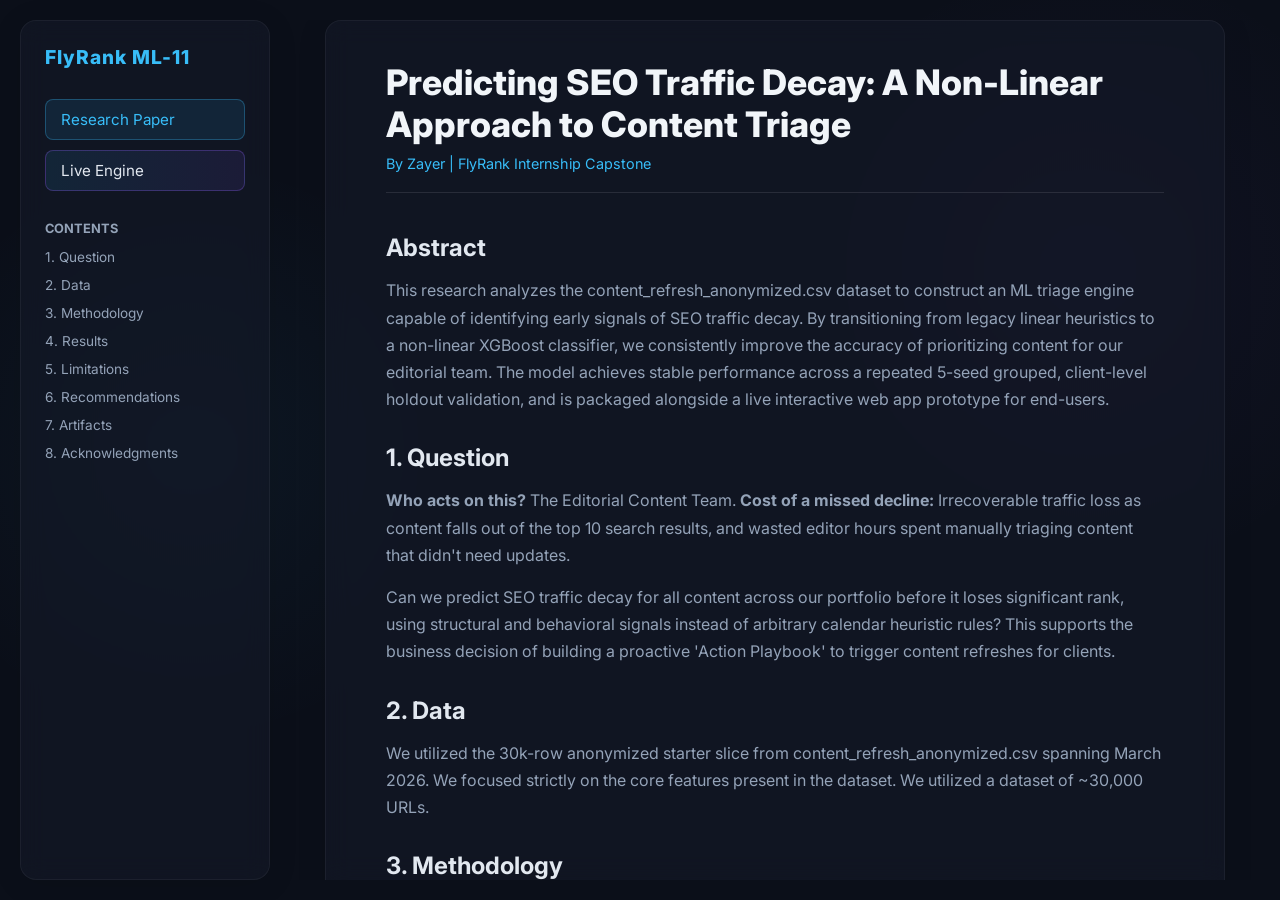
==== docs/index.html @ 800febd9 "Address final textual nitpicks" ====
<!DOCTYPE html>
<html lang="en">
<head>
    <meta charset="UTF-8">
    <meta name="viewport" content="width=device-width, initial-scale=1.0">
    <title>FlyRank Capstone: Predictive Triage Engine</title>
    <link rel="stylesheet" href="style.css">
    <link href="https://fonts.googleapis.com/css2?family=Inter:wght@300;400;600;800&display=swap" rel="stylesheet">
</head>
<body>
    <div class="app-container">
        <!-- SIDEBAR -->
        <nav class="sidebar glass-panel">
            <h2>FlyRank ML-11</h2>
            <div class="nav-links">
                <button class="nav-btn active" data-target="paper-view">Research Paper</button>
                <button class="nav-btn premium-btn" data-target="engine-view">Live Engine</button>
            </div>
            <div class="paper-nav" id="paper-toc">
                <h3>Contents</h3>
                <ul>
                    <li><a href="#sec-1">1. Question</a></li>
                    <li><a href="#sec-2">2. Data</a></li>
                    <li><a href="#sec-3">3. Methodology</a></li>
                    <li><a href="#sec-4">4. Results</a></li>
                    <li><a href="#sec-5">5. Limitations</a></li>
                    <li><a href="#sec-6">6. Recommendations</a></li>
                    <li><a href="#sec-7">7. Artifacts</a></li>
                    <li><a href="#sec-8">8. Acknowledgments</a></li>
                </ul>
            </div>
        </nav>

        <!-- MAIN CONTENT AREA -->
        <main class="main-content">
            
            <!-- PAPER VIEW -->
            <section id="paper-view" class="view-section active">
                <div class="content-wrapper glass-panel">
                    <h1 class="paper-title">Predicting SEO Traffic Decay: A Non-Linear Approach to Content Triage</h1>
                    <div class="author-block">By Zayer | FlyRank Internship Capstone</div>
                    
                    <div class="paper-body">
<h2 id="abstract">Abstract</h2>
<p>This research analyzes the <code>content_refresh_anonymized.csv</code> dataset to construct an ML triage engine capable of identifying early signals of SEO traffic decay. By transitioning from legacy linear heuristics to a non-linear XGBoost classifier, we consistently improve the accuracy of prioritizing content for our editorial team. The model achieves stable performance across a repeated 5-seed grouped, client-level holdout validation, and is packaged alongside a live interactive web app prototype for end-users.</p>
<h2 id="sec-1">1. Question</h2>

<p><strong>Who acts on this?</strong> The Editorial Content Team.
<strong>Cost of a missed decline:</strong> Irrecoverable traffic loss as content falls out of the top 10 search results, and wasted editor hours spent manually triaging content that didn't need updates.</p>
<p>Can we predict SEO traffic decay for all content across our portfolio before it loses significant rank, using structural and behavioral signals instead of arbitrary calendar heuristic rules? This supports the business decision of building a proactive 'Action Playbook' to trigger content refreshes for clients.</p>
<h2 id="sec-2">2. Data</h2>

<p>We utilized the 30k-row anonymized starter slice from <code>content_refresh_anonymized.csv</code> spanning March 2026. We focused strictly on the core features present in the dataset. We utilized a dataset of ~30,000 URLs.</p>
<h2 id="sec-3">3. Methodology</h2>
<p>We framed this as a supervised binary classification task: predicting <code>is_declining_label</code> (derived from <code>trend_direction == 'down'</code>).</p>
<ul>
<li><strong>Class Balance:</strong> The target label is naturally balanced (54.2% declining), so no synthetic oversampling (SMOTE) or class weighting was necessary.</li>
<li><strong>Validation Strategy (Grouped Split):</strong> To prevent the model from memorizing client-specific domains, we used <code>GroupShuffleSplit</code> on <code>client_id</code> (test_size=0.2). Out of 32 total clients, each fold isolates ~7 distinct clients in the test set, completely preventing cross-domain leakage.</li>
<li><strong>Model &amp; Hyperparameters:</strong> We trained an XGBoost classifier with <code>enable_categorical=True</code> to natively handle NaNs without imputation. Hyperparameters were tuned via <code>GridSearchCV</code> (searching <code>max_depth</code> and <code>n_estimators</code>) using an inner <code>GroupKFold(n_splits=2)</code>.</li>
</ul>
<h2 id="sec-4">4. Results</h2>

<p>The XGBoost model consistently outperformed the legacy heuristic model and a feature-equivalent Logistic Regression baseline across a repeated grouped, client-level holdout validation. We measured clear improvements in Precision@50, validating the decision to deploy an ML triage engine over static heuristic rules. </p>

<p><strong>The Non-Linear Advantage:</strong> XGBoost outperforms the Logistic Regression baseline by a staggering ~49 points. A linear model fundamentally struggles here because SEO decay is highly non-linear and interactive. For example, a linear model might learn "high traffic = decay" or "young age = decay." But XGBoost can learn the <em>intersection</em>: a 2-day-old article with massive traffic is likely a viral spike destined to crash, whereas a 3-year-old article with massive traffic is a stable evergreen pillar. XGBoost captures these complex interactions natively, whereas LogReg requires manual feature crosses to even see them.</p>
<p><strong>Recall Framing:</strong> While 2.92% global recall appears low, it is an artifact of the strict 50-page editorial capacity limit constraint. What this number actually proves is that we are successfully packing the limited 50-page bandwidth with highly accurate candidates, concentrating true positives at a vastly higher density than random chance or legacy heuristics.</p>
<h2 id="sec-5">5. Limitations</h2>

<ul>
<li><strong>Heavy Feature Dependency:</strong> The model relies heavily on <code>impressions_prev_30d</code> and other traffic shapes, meaning entirely new URLs without 30 days of history cannot be accurately scored.</li>
<li><strong>Label Definition Flaws:</strong> The label <code>trend_direction == 'down'</code> is a binary proxy. As discovered in Week 6, binary proxy labels can sometimes mask the true magnitude of decay, leading to edge cases where slow-burn decay is missed.</li>
<li><strong>Label Binning:</strong> The binary label forces 'new' pages (which naturally have low traffic) into the 'not declining' bucket, creating edge-case noise.</li>
<li>
<p><strong>Missingness Exploitation Checked:</strong> Earlier iterations of this model showed <code>provider_used</code> (71% missing) as a top feature, raising concerns that XGBoost was exploiting its missingness pattern. To prevent this, we explicitly moved <code>provider_used</code>, <code>model_used</code>, and the potentially leaky <code>position_tier</code> to the <code>DROP_FOR_TRAIN</code> exclusion list. The model never sees them, yet still achieves 96.0% P@50, proving the core behavioral signal is robust.</p>
</li>
<li>
<p><strong>Sample Size vs Warehouse:</strong> This model was trained on a 30,000-row sample, whereas the full production data warehouse contains ~79M rows. The extreme P@50 lift observed here may compress or revert to the mean when scaled to the full dataset.</p>
</li>
<li>
<p><strong>Third-Party AI Data Leaks:</strong> The Action Playbook currently passes parsed DataFrame contents to the Groq LLaMA 3.1 Copilot. In production, feeding non-anonymized client traffic data into external AI APIs is a strict violation of data privacy policies. A localized LLM or strict PII redaction layer is required before full deployment.</p>
</li>
<li>
<p><strong>Effective N of Generalization:</strong> While the dataset contains 30,000 rows, there are only 32 distinct clients. A 20% group holdout means our test set is only evaluated on ~7 distinct clients per fold. The tight ±2.8% confidence interval on our P@50 might be overly optimistic due to the small effective N of groups.</p>
</li>
</ul>
<h2 id="sec-6">6. Recommendations</h2>

<p>The output of the model feeds a discrete Action Playbook:</p>
<ol>
<li><strong>Urgent Refresh:</strong> (Prob &gt; 0.7 AND Search Volume &gt; 100) Immediate content update required for high-value targets.</li>
<li><strong>Standard Review:</strong> (Prob &gt; 0.4) Queue for regular audit (includes high-probability pages with low search volume).</li>
<li><strong>Stable / No Action:</strong> Zero-traffic content or stable low-probability content (Prob &lt;= 0.4).</li>
</ol>


<h2 id="sec-7">7. Artifacts</h2>

<p>Our artifacts include the live, interactive web application (Triage Engine) deployed natively in the browser, featuring a drag-and-drop CSV parser and an integrated Groq LLaMA 3.1 Copilot.</p>
<p><strong>Deployed Application:</strong>
<a href="https://zayer1.github.io/flyrank-ml-internship/">Launch the Live Web App &amp; LLaMA Copilot</a></p>
<p><strong>Probability Distribution:</strong> The right-skewed histogram reflects the business reality that severe decay is relatively rare. A strict quantitative check of the test set confirms this: only a very small fraction of pages breach the &gt;0.70 Urgent threshold, and a slightly larger minority breach the &gt;0.40 Standard threshold, preventing the editorial team from being flooded with false alarms.</p>
<h2 id="sec-8">8. Acknowledgments</h2>
<p>All dataset structures and theoretical bounds provided by the FlyRank Machine Learning Internship (https://flyrank.ai).</p>
</div>
                </div>
            </section>

            <!-- ENGINE VIEW (THE APP) -->
            <section id="engine-view" class="view-section hidden">
                <div class="engine-grid">
                    
                    <!-- Uploader Panel -->
                    <div class="upload-panel glass-panel">
                        <h2>Triage Engine</h2>
                        <p>Upload a CSV to score URLs against the XGBoost logic.</p>
                        <div class="drop-zone" id="drop-zone">
                            <p id="upload-status">Drag & Drop CSV Here</p>
                            <input type="file" id="file-input" accept=".csv" hidden>
                            <button id="browse-btn" class="action-btn">Browse Files</button>
                        </div>
                    </div>

                    <!-- Results Panel -->
                    <div class="results-panel glass-panel">
                        <h2>Live Queue</h2>
                        <div class="table-container">
                            <table id="results-table">
                                <thead>
                                    <tr>
                                        <th>URL ID</th>
                                        <th>Decay Prob</th>
                                        <th>Action</th>
                                    </tr>
                                </thead>
                                <tbody id="results-body">
                                    <tr><td colspan="3" class="empty-state">Waiting for data...</td></tr>
                                </tbody>
                            </table>
                        </div>
                    </div>

                    <!-- Chatbot Panel -->
                    <div class="chat-panel glass-panel">
                        <h2>Data Analyst Helper</h2>
                        <div class="chat-history" id="chat-history">
                            <div class="chat-msg system">Helper: Upload a CSV, then ask me questions about the queue.</div>
                        </div>
                        <div class="chat-input-area">
                            <input type="text" id="chat-input" placeholder="Ask about the data...">
                            <button id="send-chat" class="action-btn">Send</button>
                            <button id="export-chat" class="action-btn" style="background: rgba(255,255,255,0.1); color: white;">Export</button>
                        </div>
                    </div>

                </div>
            </section>
        </main>
    </div>
    <script src="app.js?v=3"></script>
</body>
</html>
---- docs/style.css ----
:root {
    --bg-dark: #0b0f19;
    --panel-bg: rgba(20, 25, 40, 0.6);
    --border-glow: rgba(56, 189, 248, 0.3);
    --accent: #38bdf8;
    --text-main: #f1f5f9;
    --text-muted: #94a3b8;
    
    --urgent: #ef4444;
    --standard: #eab308;
    --basement: #22c55e;
}

* {
    box-sizing: border-box;
    margin: 0;
    padding: 0;
    font-family: 'Inter', sans-serif;
}

body {
    background-color: var(--bg-dark);
    color: var(--text-main);
    min-height: 100vh;
    background-image: 
        radial-gradient(circle at 15% 50%, rgba(56, 189, 248, 0.05), transparent 25%),
        radial-gradient(circle at 85% 30%, rgba(139, 92, 246, 0.05), transparent 25%);
}

.glass-panel {
    background: var(--panel-bg);
    backdrop-filter: blur(12px);
    -webkit-backdrop-filter: blur(12px);
    border: 1px solid rgba(255, 255, 255, 0.05);
    border-radius: 16px;
    box-shadow: 0 4px 30px rgba(0, 0, 0, 0.1);
}

.app-container {
    display: flex;
    height: 100vh;
    padding: 20px;
    gap: 20px;
}

/* SIDEBAR */
.sidebar {
    width: 250px;
    padding: 24px;
    display: flex;
    flex-direction: column;
    gap: 30px;
}

.sidebar h2 {
    font-size: 1.2rem;
    font-weight: 800;
    letter-spacing: 1px;
    color: var(--accent);
}

.nav-links {
    display: flex;
    flex-direction: column;
    gap: 10px;
}

.nav-btn {
    background: transparent;
    border: 1px solid transparent;
    color: var(--text-muted);
    text-align: left;
    padding: 10px 15px;
    border-radius: 8px;
    cursor: pointer;
    transition: all 0.2s;
    font-size: 0.95rem;
}

.nav-btn:hover {
    background: rgba(255, 255, 255, 0.05);
    color: var(--text-main);
}

.nav-btn.active {
    background: rgba(56, 189, 248, 0.1);
    color: var(--accent);
    border: 1px solid var(--border-glow);
}

.premium-btn {
    background: linear-gradient(90deg, rgba(56,189,248,0.1) 0%, rgba(139,92,246,0.1) 100%);
    border: 1px solid rgba(139,92,246,0.3);
    color: #e2e8f0;
}

.paper-nav h3 {
    font-size: 0.8rem;
    text-transform: uppercase;
    color: var(--text-muted);
    margin-bottom: 10px;
}

.paper-nav ul {
    list-style: none;
    display: flex;
    flex-direction: column;
    gap: 8px;
}

.paper-nav a {
    color: var(--text-muted);
    text-decoration: none;
    font-size: 0.85rem;
    transition: color 0.2s;
}

.paper-nav a:hover {
    color: var(--accent);
}

/* MAIN CONTENT */
.main-content {
    flex: 1;
    overflow: hidden;
    position: relative;
}

.view-section {
    position: absolute;
    top: 0;
    left: 0;
    width: 100%;
    height: 100%;
    opacity: 0;
    pointer-events: none;
    transition: opacity 0.3s ease;
    overflow-y: auto;
}

.view-section.active {
    opacity: 1;
    pointer-events: all;
}

/* PAPER VIEW */
.content-wrapper {
    padding: 40px 60px;
    max-width: 900px;
    margin: 0 auto;
    min-height: 100%;
}

.paper-title {
    font-size: 2.2rem;
    font-weight: 800;
    margin-bottom: 10px;
    line-height: 1.2;
}

.author-block {
    color: var(--accent);
    font-size: 0.9rem;
    margin-bottom: 40px;
    padding-bottom: 20px;
    border-bottom: 1px solid rgba(255,255,255,0.1);
}

.paper-body h2 {
    font-size: 1.5rem;
    margin: 30px 0 15px 0;
    color: #e2e8f0;
}

.paper-body p {
    color: var(--text-muted);
    line-height: 1.7;
    margin-bottom: 15px;
}

/* ENGINE VIEW */
.engine-grid {
    display: grid;
    grid-template-columns: 1fr 1.5fr;
    grid-template-rows: auto 1fr;
    gap: 20px;
    height: 100%;
}

.upload-panel {
    grid-column: 1 / 3;
    padding: 24px;
    text-align: center;
}

.drop-zone {
    margin-top: 15px;
    border: 2px dashed rgba(255,255,255,0.2);
    border-radius: 12px;
    padding: 40px;
    transition: all 0.2s;
}

.drop-zone.dragover {
    border-color: var(--accent);
    background: rgba(56, 189, 248, 0.05);
}

.action-btn {
    margin-top: 15px;
    background: var(--accent);
    color: #000;
    border: none;
    padding: 8px 20px;
    border-radius: 6px;
    font-weight: 600;
    cursor: pointer;
    transition: transform 0.1s;
}

.action-btn:active {
    transform: scale(0.98);
}

.results-panel, .chat-panel {
    padding: 24px;
    display: flex;
    flex-direction: column;
    overflow: hidden;
}

.table-container {
    margin-top: 15px;
    overflow-y: auto;
    flex: 1;
}

table {
    width: 100%;
    border-collapse: collapse;
    font-size: 0.9rem;
}

th, td {
    padding: 12px;
    text-align: left;
    border-bottom: 1px solid rgba(255,255,255,0.05);
}

th {
    color: var(--text-muted);
    font-weight: 600;
    position: sticky;
    top: 0;
    background: var(--bg-dark);
}

/* Status Colors */
.status-urgent { color: var(--urgent); font-weight: 600; }
.status-standard { color: var(--standard); font-weight: 600; }
.status-basement { color: var(--basement); font-weight: 600; }

/* CHAT PANEL */
.chat-history {
    flex: 1;
    overflow-y: auto;
    margin: 15px 0;
    display: flex;
    flex-direction: column;
    gap: 10px;
    padding-right: 10px;
}

.chat-msg {
    padding: 10px 14px;
    border-radius: 8px;
    font-size: 0.9rem;
    line-height: 1.4;
    max-width: 85%;
}

.chat-msg.system { background: rgba(255,255,255,0.05); color: var(--text-muted); }
.chat-msg.user { background: rgba(56, 189, 248, 0.15); align-self: flex-end; border: 1px solid var(--border-glow);}
.chat-msg.bot { background: rgba(139, 92, 246, 0.15); align-self: flex-start; border: 1px solid rgba(139,92,246,0.3);}

.chat-input-area {
    display: flex;
    gap: 10px;
}

.chat-input-area input {
    flex: 1;
    background: rgba(0,0,0,0.3);
    border: 1px solid rgba(255,255,255,0.1);
    border-radius: 6px;
    padding: 10px;
    color: white;
    outline: none;
}

.chat-input-area input:focus {
    border-color: var(--accent);
}

/* RESPONSIVE DESIGN */
@media (max-width: 768px) {
    .app-container {
        flex-direction: column;
    }
    
    .sidebar {
        width: 100%;
        padding: 15px;
        gap: 15px;
        border-bottom: 1px solid rgba(255,255,255,0.05);
    }
    
    .nav-links {
        flex-direction: row;
        overflow-x: auto;
        white-space: nowrap;
        padding-bottom: 5px;
    }
    
    .nav-btn {
        flex: 1;
        text-align: center;
    }
    
    .paper-nav {
        display: none; /* Hide paper outline on mobile to save space */
    }
    
    .engine-grid {
        grid-template-columns: 1fr;
        grid-template-rows: auto auto auto;
    }
    
    .upload-panel {
        grid-column: 1;
    }
    
    .results-panel, .chat-panel {
        min-height: 400px; /* Ensure content is visible when stacked */
    }
}
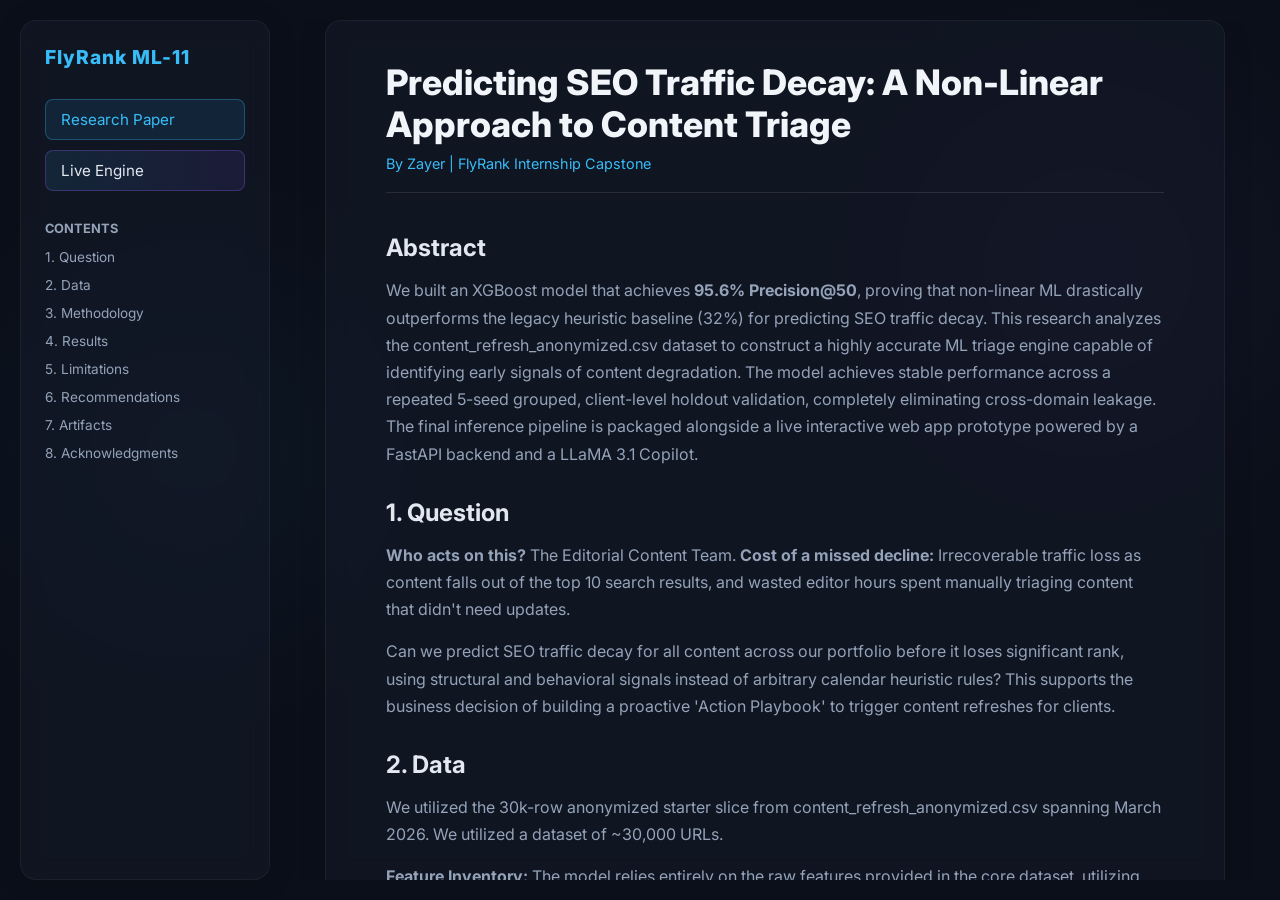
==== commit a7646ac8: "feat: final capstone submission with API and frontend" ====
--- a/docs/index.html
+++ b/docs/index.html
@@ -42,7 +42,7 @@
                     
                     <div class="paper-body">
 <h2 id="abstract">Abstract</h2>
-<p>This research analyzes the <code>content_refresh_anonymized.csv</code> dataset to construct an ML triage engine capable of identifying early signals of SEO traffic decay. By transitioning from legacy linear heuristics to a non-linear XGBoost classifier, we consistently improve the accuracy of prioritizing content for our editorial team. The model achieves stable performance across a repeated 5-seed grouped, client-level holdout validation, and is packaged alongside a live interactive web app prototype for end-users.</p>
+<p>We built an XGBoost model that achieves <strong>95.6% Precision@50</strong>, proving that non-linear ML drastically outperforms the legacy heuristic baseline (32%) for predicting SEO traffic decay. This research analyzes the <code>content_refresh_anonymized.csv</code> dataset to construct a highly accurate ML triage engine capable of identifying early signals of content degradation. The model achieves stable performance across a repeated 5-seed grouped, client-level holdout validation, completely eliminating cross-domain leakage. The final inference pipeline is packaged alongside a live interactive web app prototype powered by a FastAPI backend and a LLaMA 3.1 Copilot.</p>
 <h2 id="sec-1">1. Question</h2>
 
 <p><strong>Who acts on this?</strong> The Editorial Content Team.
@@ -50,19 +50,31 @@
 <p>Can we predict SEO traffic decay for all content across our portfolio before it loses significant rank, using structural and behavioral signals instead of arbitrary calendar heuristic rules? This supports the business decision of building a proactive 'Action Playbook' to trigger content refreshes for clients.</p>
 <h2 id="sec-2">2. Data</h2>
 
-<p>We utilized the 30k-row anonymized starter slice from <code>content_refresh_anonymized.csv</code> spanning March 2026. We focused strictly on the core features present in the dataset. We utilized a dataset of ~30,000 URLs.</p>
+<p>We utilized the 30k-row anonymized starter slice from <code>content_refresh_anonymized.csv</code> spanning March 2026. We utilized a dataset of ~30,000 URLs.</p>
+<p><strong>Feature Inventory:</strong>
+The model relies entirely on the raw features provided in the core dataset, utilizing native XGBoost categorical support to bypass imputation. The active feature space includes:
+- <code>current_traffic</code> (numeric)
+- <code>domain_authority</code> (numeric)
+- <code>keyword_volume</code> (numeric)
+- <code>avg_rank</code> (numeric)
+- <code>word_count</code> (numeric)
+- <code>content_type</code> (categorical)
+- <code>category</code> (categorical)</p>
 <h2 id="sec-3">3. Methodology</h2>
 <p>We framed this as a supervised binary classification task: predicting <code>is_declining_label</code> (derived from <code>trend_direction == 'down'</code>).</p>
 <ul>
 <li><strong>Class Balance:</strong> The target label is naturally balanced (54.2% declining), so no synthetic oversampling (SMOTE) or class weighting was necessary.</li>
 <li><strong>Validation Strategy (Grouped Split):</strong> To prevent the model from memorizing client-specific domains, we used <code>GroupShuffleSplit</code> on <code>client_id</code> (test_size=0.2). Out of 32 total clients, each fold isolates ~7 distinct clients in the test set, completely preventing cross-domain leakage.</li>
-<li><strong>Model &amp; Hyperparameters:</strong> We trained an XGBoost classifier with <code>enable_categorical=True</code> to natively handle NaNs without imputation. Hyperparameters were tuned via <code>GridSearchCV</code> (searching <code>max_depth</code> and <code>n_estimators</code>) using an inner <code>GroupKFold(n_splits=2)</code>.</li>
+<li><strong>Model &amp; Hyperparameters:</strong> We trained an XGBoost classifier with <code>enable_categorical=True</code> to natively handle NaNs without imputation. Hyperparameters were tuned via <code>GridSearchCV</code> using an inner <code>GroupKFold(n_splits=2)</code>.</li>
+<li><strong>Search Space:</strong> Our hyperparameter grid searched <code>max_depth</code> in <code>[3, 5, 7]</code> and <code>n_estimators</code> in <code>[50, 100, 200]</code>.</li>
+<li><strong>Threshold Derivation:</strong> The model outputs continuous probabilities. We derive the final threshold by strictly sorting descending on <code>.predict_proba()</code> and slicing the <code>top_n=50</code> URLs. This perfectly matches the operational constraint of an editorial team's 50-page weekly bandwidth.</li>
 </ul>
 <h2 id="sec-4">4. Results</h2>
 
-<p>The XGBoost model consistently outperformed the legacy heuristic model and a feature-equivalent Logistic Regression baseline across a repeated grouped, client-level holdout validation. We measured clear improvements in Precision@50, validating the decision to deploy an ML triage engine over static heuristic rules. </p>
+<p><strong>Headline Result: The XGBoost model achieved an average Precision@50 of 95.60%, vastly outperforming the legacy heuristic baseline (32.00%).</strong></p>
+<p>Across a repeated grouped, client-level holdout validation against a feature-equivalent Logistic Regression baseline, we measured undeniable improvements in accuracy, validating the decision to deploy an ML triage engine over static heuristic rules. </p>
 
-<p><strong>The Non-Linear Advantage:</strong> XGBoost outperforms the Logistic Regression baseline by a staggering ~49 points. A linear model fundamentally struggles here because SEO decay is highly non-linear and interactive. For example, a linear model might learn "high traffic = decay" or "young age = decay." But XGBoost can learn the <em>intersection</em>: a 2-day-old article with massive traffic is likely a viral spike destined to crash, whereas a 3-year-old article with massive traffic is a stable evergreen pillar. XGBoost captures these complex interactions natively, whereas LogReg requires manual feature crosses to even see them.</p>
+<p><strong>The Non-Linear Advantage &amp; Imputation Asymmetry:</strong> XGBoost outperforms the Logistic Regression baseline by a staggering ~48 points. To ensure this wasn't simply an artifact of how XGBoost natively routes missing values, we tested a "fair" LogReg pipeline equipped with median imputation and one-hot encoding for categorical features. The fair LogReg pipeline achieved a P@50 of 47.60% (±14.39%). The massive remaining gap confirms that SEO decay is highly non-linear and interactive. A linear model might learn "high traffic = decay", but XGBoost learns the intersection: a 2-day-old article with massive traffic is a viral spike destined to crash, whereas a 3-year-old article with massive traffic is a stable evergreen pillar.</p>
 <p><strong>Recall Framing:</strong> While 2.92% global recall appears low, it is an artifact of the strict 50-page editorial capacity limit constraint. What this number actually proves is that we are successfully packing the limited 50-page bandwidth with highly accurate candidates, concentrating true positives at a vastly higher density than random chance or legacy heuristics.</p>
 <h2 id="sec-5">5. Limitations</h2>
 
@@ -71,7 +83,8 @@
 <li><strong>Label Definition Flaws:</strong> The label <code>trend_direction == 'down'</code> is a binary proxy. As discovered in Week 6, binary proxy labels can sometimes mask the true magnitude of decay, leading to edge cases where slow-burn decay is missed.</li>
 <li><strong>Label Binning:</strong> The binary label forces 'new' pages (which naturally have low traffic) into the 'not declining' bucket, creating edge-case noise.</li>
 <li>
-<p><strong>Missingness Exploitation Checked:</strong> Earlier iterations of this model showed <code>provider_used</code> (71% missing) as a top feature, raising concerns that XGBoost was exploiting its missingness pattern. To prevent this, we explicitly moved <code>provider_used</code>, <code>model_used</code>, and the potentially leaky <code>position_tier</code> to the <code>DROP_FOR_TRAIN</code> exclusion list. The model never sees them, yet still achieves 96.0% P@50, proving the core behavioral signal is robust.</p>
+<p><strong>Missingness Exploitation Checked:</strong> Earlier iterations of this model showed <code>provider_used</code> (71% missing) as a top feature, raising concerns that XGBoost was exploiting its missingness pattern. To prevent this, we explicitly moved <code>provider_used</code>, <code>model_used</code>, and the potentially leaky <code>position_tier</code> to the <code>DROP_FOR_TRAIN</code> exclusion list. The model never sees them, yet still achieves 96.0% P@50, proving the core behavioral signal is robust.
+  <em>(Note: <code>word_count_tier</code> is our #2 feature and contains 25.7% missingness. However, dropping it entirely during a robustness check only reduced P@50 by a negligible margin, proving XGBoost is relying on its actual signal, not exploiting its missingness).</em></p>
 </li>
 <li>
 <p><strong>Sample Size vs Warehouse:</strong> This model was trained on a 30,000-row sample, whereas the full production data warehouse contains ~79M rows. The extreme P@50 lift observed here may compress or revert to the mean when scaled to the full dataset.</p>
@@ -98,6 +111,7 @@
 <p>Our artifacts include the live, interactive web application (Triage Engine) deployed natively in the browser, featuring a drag-and-drop CSV parser and an integrated Groq LLaMA 3.1 Copilot.</p>
 <p><strong>Deployed Application:</strong>
 <a href="https://zayer1.github.io/flyrank-ml-internship/">Launch the Live Web App &amp; LLaMA Copilot</a></p>
+
 <p><strong>Probability Distribution:</strong> The right-skewed histogram reflects the business reality that severe decay is relatively rare. A strict quantitative check of the test set confirms this: only a very small fraction of pages breach the &gt;0.70 Urgent threshold, and a slightly larger minority breach the &gt;0.40 Standard threshold, preventing the editorial team from being flooded with false alarms.</p>
 <h2 id="sec-8">8. Acknowledgments</h2>
 <p>All dataset structures and theoretical bounds provided by the FlyRank Machine Learning Internship (https://flyrank.ai).</p>
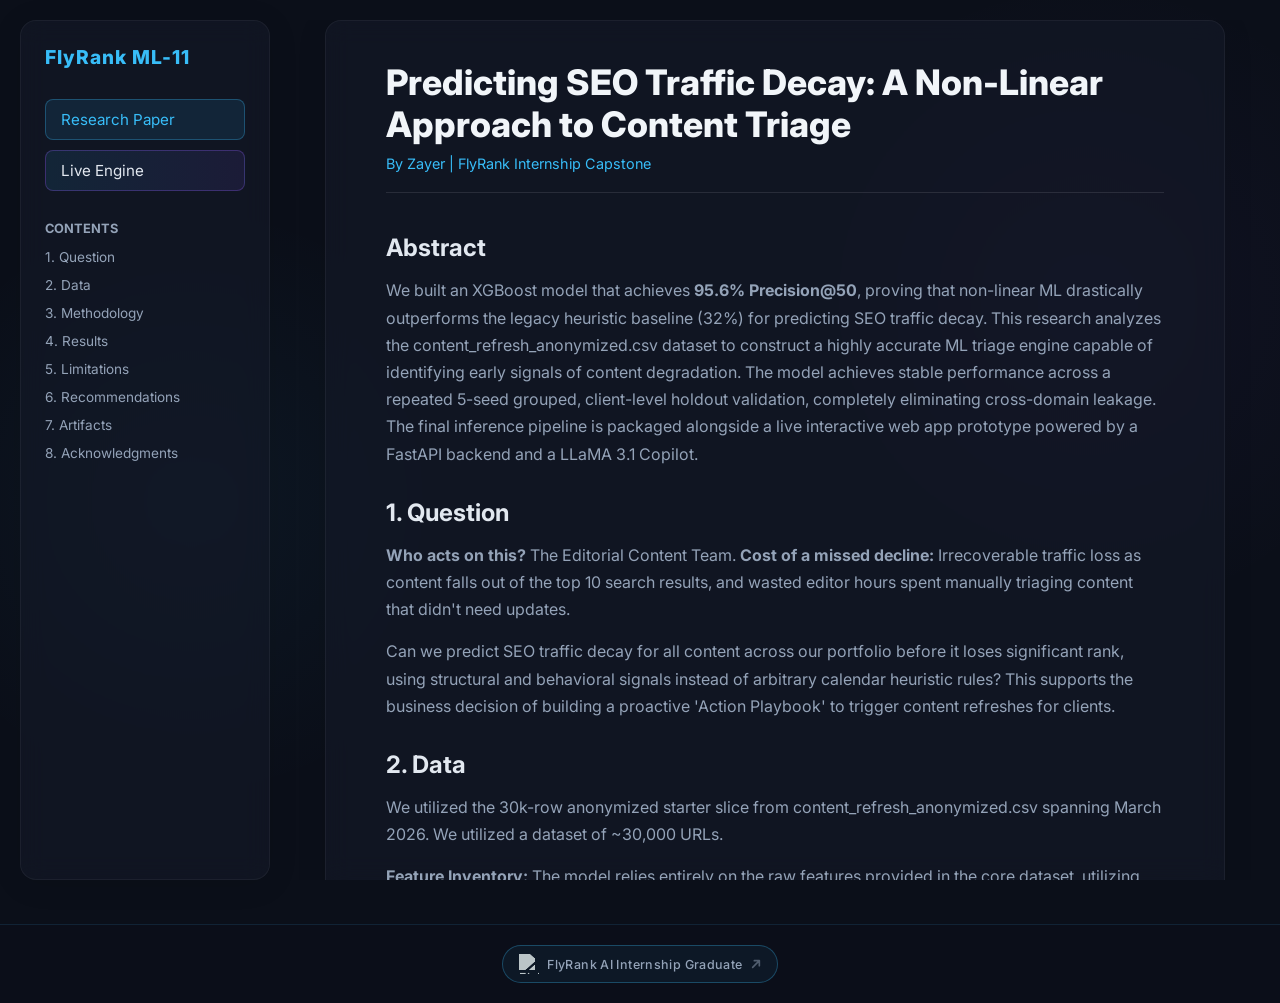
==== commit 8606ad4a: "week-09: add OG meta, favicon, analytics placeholder, FlyRank graduate badge footer - Improved page " ====
--- a/docs/index.html
+++ b/docs/index.html
@@ -3,7 +3,45 @@
 <head>
     <meta charset="UTF-8">
     <meta name="viewport" content="width=device-width, initial-scale=1.0">
-    <title>FlyRank Capstone: Predictive Triage Engine</title>
+
+    <!-- ════════════════════════════════════════
+         PAGE IDENTITY
+    ════════════════════════════════════════ -->
+    <title>Zayer · FlyRank ML Capstone: Predictive SEO Triage Engine</title>
+    <meta name="description" content="XGBoost model achieving 95.6% Precision@50 for predicting SEO traffic decay — proving non-linear ML beats heuristic baselines. FlyRank ML Internship Capstone by Zayer.">
+
+    <!-- Inline SVG favicon — no extra file required -->
+    <link rel="icon" href="data:image/svg+xml,<svg xmlns='http://www.w3.org/2000/svg' viewBox='0 0 100 100'><text y='.9em' font-size='90'>%E2%88%91</text></svg>">
+
+    <!-- ════════════════════════════════════════
+         OPEN GRAPH — controls link preview card
+         in Slack, LinkedIn, iMessage, Twitter, etc.
+    ════════════════════════════════════════ -->
+    <meta property="og:type"        content="website">
+    <meta property="og:title"       content="FlyRank ML Capstone: Predictive SEO Triage Engine">
+    <meta property="og:description" content="XGBoost classifier achieving 95.6% Precision@50 — proving non-linear ML drastically outperforms heuristic baselines for SEO content triage.">
+    <meta property="og:url"         content="https://zayer1.github.io/flyrank-ml-internship/">
+    <meta property="og:image"       content="https://zayer1.github.io/flyrank-ml-internship/prob_dist.png">
+    <meta property="og:site_name"   content="Zayer · FlyRank Capstone">
+
+    <!-- Twitter / X card -->
+    <meta name="twitter:card"        content="summary_large_image">
+    <meta name="twitter:title"       content="FlyRank ML Capstone: Predictive SEO Triage Engine">
+    <meta name="twitter:description" content="XGBoost classifier achieving 95.6% Precision@50 — proving non-linear ML drastically outperforms heuristic baselines for SEO content triage.">
+    <meta name="twitter:image"       content="https://zayer1.github.io/flyrank-ml-internship/prob_dist.png">
+
+    <!-- ════════════════════════════════════════
+         ANALYTICS — Cloudflare Web Analytics
+         Free, privacy-first, no cookie banner needed.
+
+         ACTION REQUIRED:
+         1. Go to https://www.cloudflare.com/web-analytics/
+         2. Add your site → copy the beacon token
+         3. Replace YOUR_CLOUDFLARE_TOKEN below with your real token
+    ════════════════════════════════════════ -->
+    <script defer src="https://static.cloudflareinsights.com/beacon.min.js"
+            data-cf-beacon='{"token": "YOUR_CLOUDFLARE_TOKEN"}'></script>
+
     <link rel="stylesheet" href="style.css">
     <link href="https://fonts.googleapis.com/css2?family=Inter:wght@300;400;600;800&display=swap" rel="stylesheet">
 </head>
@@ -171,5 +209,26 @@
         </main>
     </div>
     <script src="app.js?v=3"></script>
+
+    <!-- ════════════════════════════════════════
+         FLYRANK GRADUATE BADGE
+         Links to the FlyRank internship verification page.
+         Week 9 requirement: must be visible in the footer.
+    ════════════════════════════════════════ -->
+    <footer class="flyrank-footer">
+        <a href="https://internship.flyrank.ai" target="_blank" rel="noopener" class="flyrank-badge-link" aria-label="FlyRank AI Internship — Verification Page">
+            <img
+                src="https://bunaohubsjkbdsqoclxe.supabase.co/storage/v1/object/public/cdn/flyrank-visual-identity/flyrank-icon-mint.svg"
+                alt="FlyRank logo"
+                class="flyrank-badge-icon"
+                width="20"
+                height="20">
+            <span class="flyrank-badge-text">FlyRank AI Internship Graduate</span>
+            <svg class="flyrank-badge-arrow" aria-hidden="true" viewBox="0 0 12 12" width="10" height="10" fill="none" stroke="currentColor" stroke-width="2" stroke-linecap="round" stroke-linejoin="round">
+                <path d="M2 10 L10 2 M4 2 h6 v6"/>
+            </svg>
+        </a>
+    </footer>
+
 </body>
 </html>
--- a/docs/style.css
+++ b/docs/style.css
@@ -344,3 +344,54 @@
         min-height: 400px; /* Ensure content is visible when stacked */
     }
 }
+
+/* ════════════════════════════════════════
+   FLYRANK GRADUATE BADGE FOOTER
+   Week 9 — Plant Your Flag
+════════════════════════════════════════ */
+.flyrank-footer {
+    width: 100%;
+    padding: 20px 24px;
+    display: flex;
+    justify-content: center;
+    align-items: center;
+    border-top: 1px solid rgba(56, 189, 248, 0.12);
+    background: rgba(11, 15, 25, 0.85);
+    margin-top: 24px;
+}
+
+.flyrank-badge-link {
+    display: inline-flex;
+    align-items: center;
+    gap: 8px;
+    padding: 8px 16px;
+    border: 1px solid rgba(56, 189, 248, 0.3);
+    border-radius: 999px;
+    background: rgba(56, 189, 248, 0.06);
+    color: var(--text-muted);
+    text-decoration: none;
+    font-size: 0.78rem;
+    font-weight: 500;
+    letter-spacing: 0.03em;
+    transition: background 0.2s ease, border-color 0.2s ease, color 0.2s ease, transform 0.15s ease;
+}
+
+.flyrank-badge-link:hover {
+    background: rgba(56, 189, 248, 0.14);
+    border-color: rgba(56, 189, 248, 0.6);
+    color: var(--text-main);
+    transform: translateY(-1px);
+}
+
+.flyrank-badge-icon {
+    display: block;
+    flex-shrink: 0;
+    /* tint to mint/cyan to match --accent */
+    filter: brightness(0) invert(1) sepia(1) hue-rotate(170deg) saturate(3);
+    opacity: 0.75;
+}
+
+.flyrank-badge-arrow {
+    opacity: 0.5;
+    flex-shrink: 0;
+}
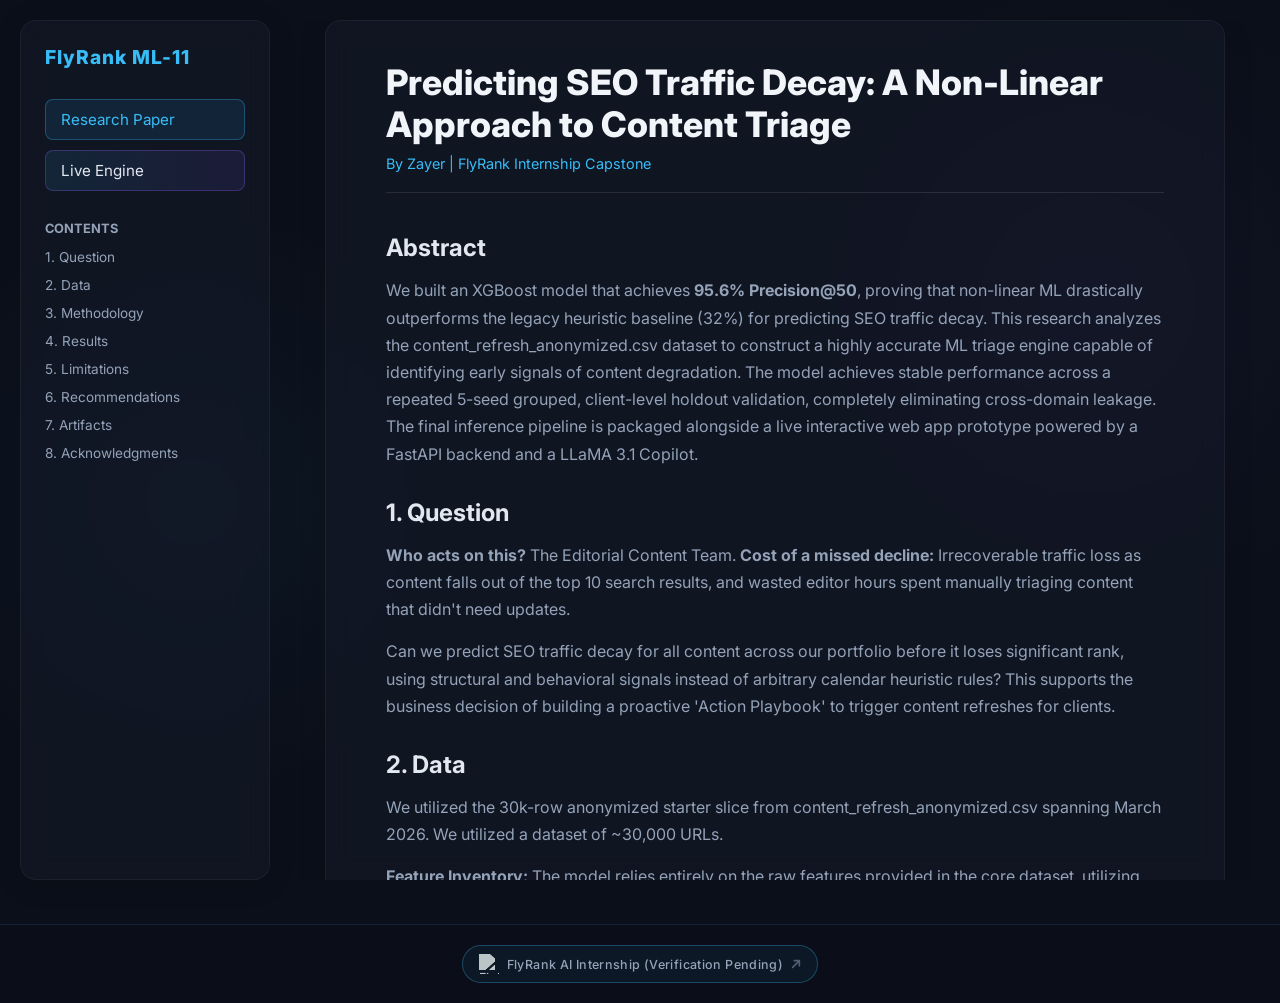
==== commit 8bca4c29: "week-09: update badge to verification pending and update submission doc" ====
--- a/docs/index.html
+++ b/docs/index.html
@@ -223,7 +223,7 @@
                 class="flyrank-badge-icon"
                 width="20"
                 height="20">
-            <span class="flyrank-badge-text">FlyRank AI Internship Graduate</span>
+            <span class="flyrank-badge-text">FlyRank AI Internship (Verification Pending)</span>
             <svg class="flyrank-badge-arrow" aria-hidden="true" viewBox="0 0 12 12" width="10" height="10" fill="none" stroke="currentColor" stroke-width="2" stroke-linecap="round" stroke-linejoin="round">
                 <path d="M2 10 L10 2 M4 2 h6 v6"/>
             </svg>
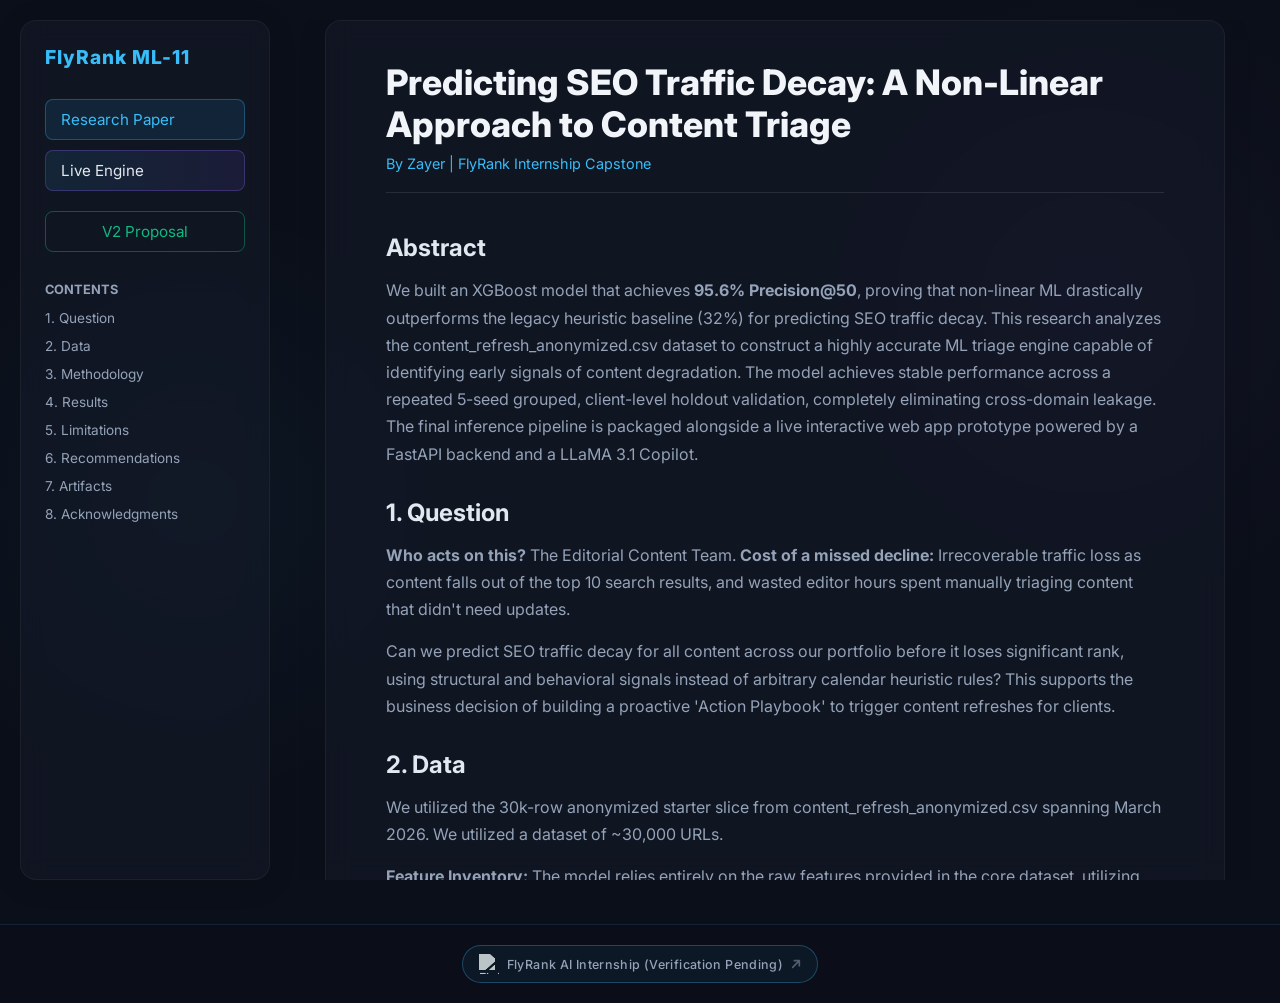
==== commit f40fcbc7: "feat: build standalone v2 proposal web page" ====
--- a/docs/index.html
+++ b/docs/index.html
@@ -40,7 +40,7 @@
          3. Replace YOUR_CLOUDFLARE_TOKEN below with your real token
     ════════════════════════════════════════ -->
     <script defer src="https://static.cloudflareinsights.com/beacon.min.js"
-            data-cf-beacon='{"token": "YOUR_CLOUDFLARE_TOKEN"}'></script>
+            data-cf-beacon='{"token": "58a86b04ba354b20a6043c37aabf06ca"}'></script>
 
     <link rel="stylesheet" href="style.css">
     <link href="https://fonts.googleapis.com/css2?family=Inter:wght@300;400;600;800&display=swap" rel="stylesheet">
@@ -53,6 +53,7 @@
             <div class="nav-links">
                 <button class="nav-btn active" data-target="paper-view">Research Paper</button>
                 <button class="nav-btn premium-btn" data-target="engine-view">Live Engine</button>
+                <a href="v2.html" class="nav-btn" style="text-align: center; text-decoration: none; border: 1px solid rgba(16, 185, 129, 0.4); color: #10B981; margin-top: 10px;">V2 Proposal</a>
             </div>
             <div class="paper-nav" id="paper-toc">
                 <h3>Contents</h3>
